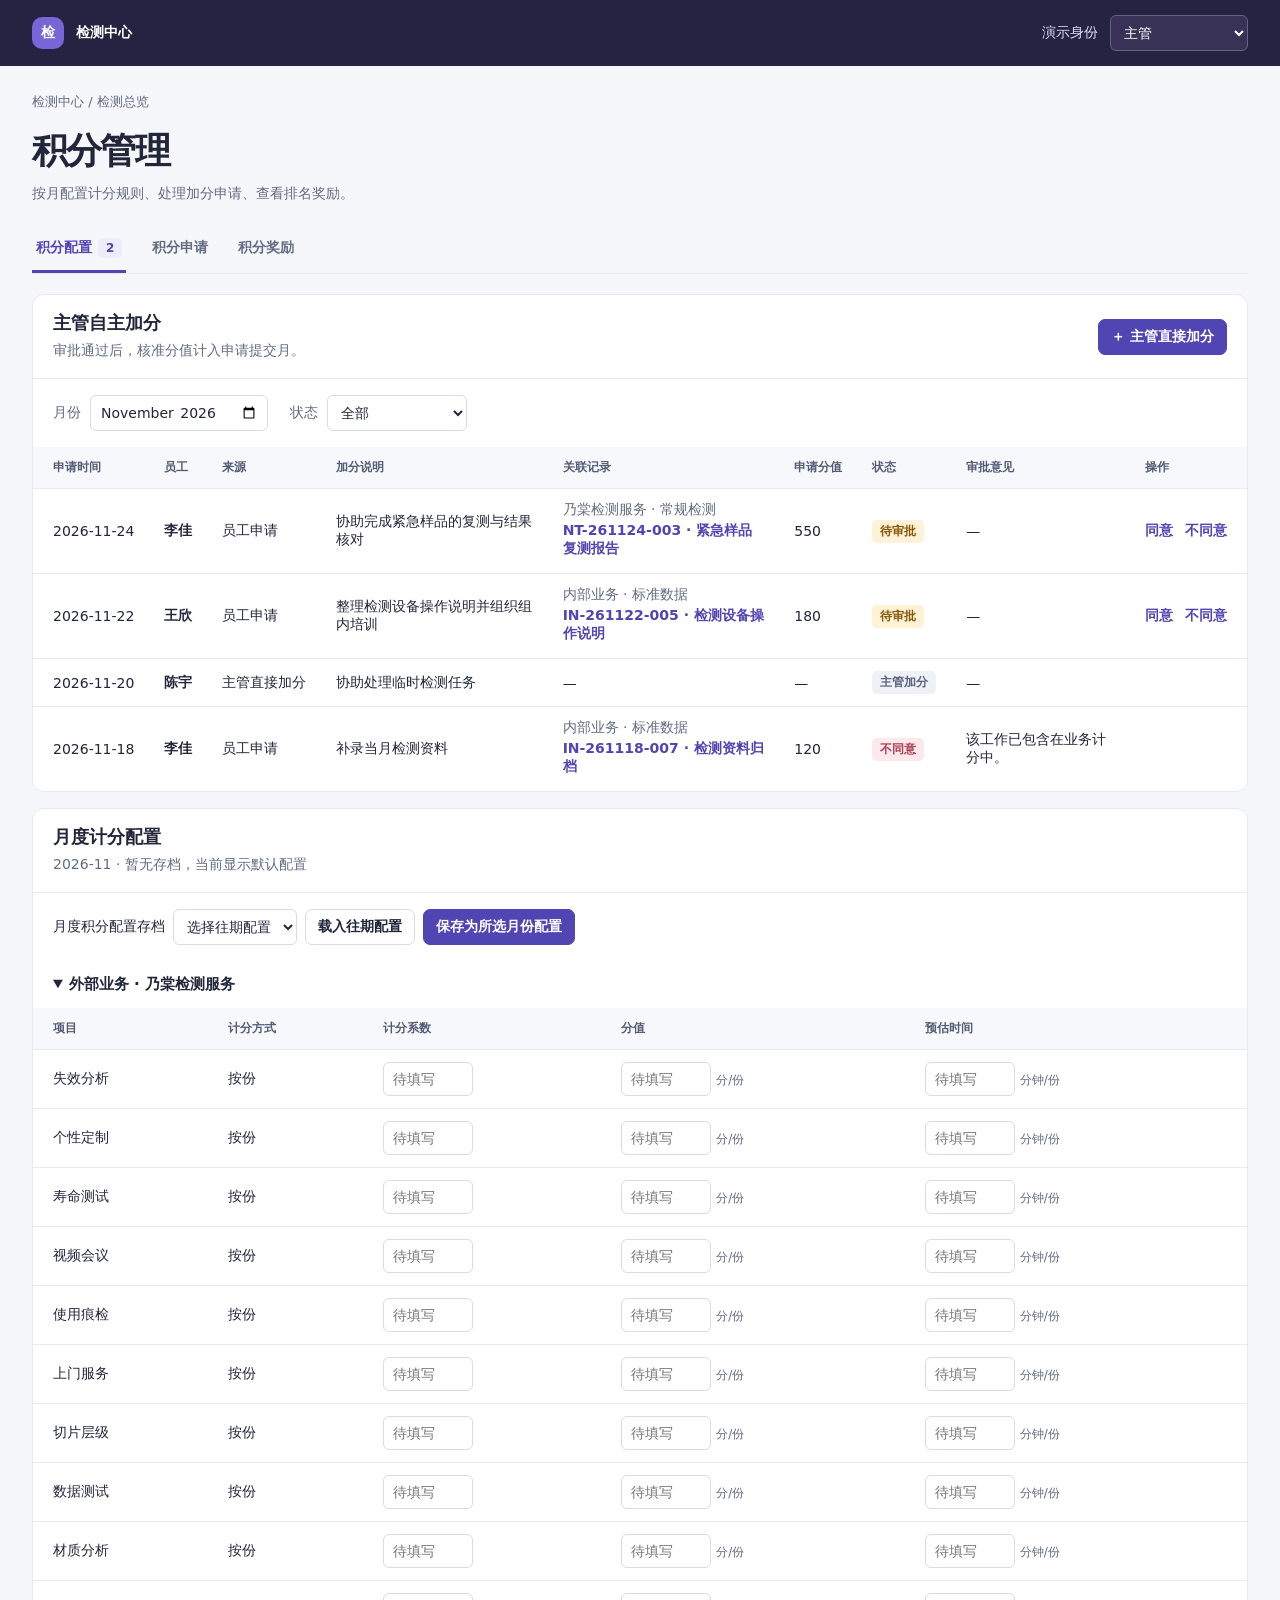
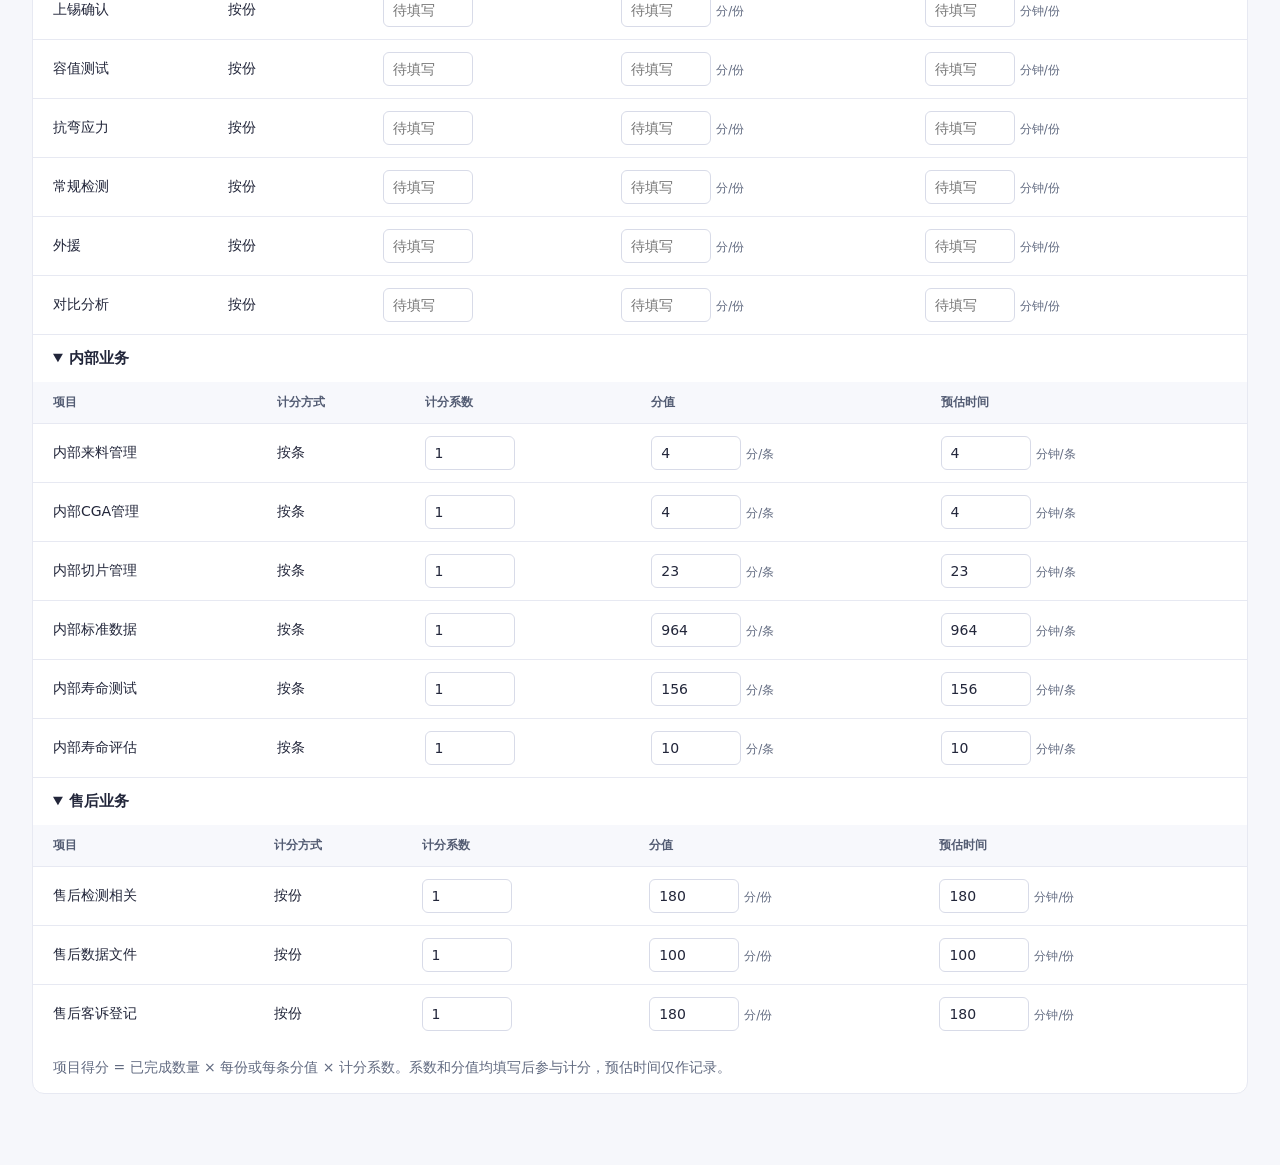
==== site/prototypes/points/index.html @ 976766ff "Set up prototype gallery and publishing" ====
<!doctype html>
<html lang="zh-CN">
<head>
<meta charset="utf-8">
<meta name="viewport" content="width=device-width, initial-scale=1">
<title>积分管理 · 检测总览</title>
<style>
:root{font-family:"Microsoft YaHei UI","PingFang SC",system-ui,sans-serif;color:#22263a;background:#f6f7fb;font-size:14px;--ink:#22263a;--muted:#626b81;--line:#e7e9f2;--purple:#5045b2;--pale:#eeecfc;--green:#15734e;--red:#aa3d51}
*{box-sizing:border-box}body{margin:0}button,input,select,textarea{font:inherit}button{cursor:pointer}button:focus-visible,input:focus-visible,select:focus-visible,textarea:focus-visible{outline:2px solid #7566d3;outline-offset:2px}
.top{background:#262342;color:#fff}.top-inner,.container{width:min(1216px,calc(100% - 48px));margin:auto}.top-inner{min-height:66px;display:flex;justify-content:space-between;align-items:center;gap:16px}.brand,.identity{display:flex;align-items:center;gap:12px}.brand-mark{display:grid;place-items:center;border-radius:10px;width:32px;height:32px;background:#7666d6;font-weight:700}.identity label{color:#dedaf4}.identity select{color:#fff;background:#383356;border:1px solid #686185}.identity option{color:var(--ink);background:white}
.container{padding:27px 0 55px}.crumb{font-size:13px;color:var(--muted)}.intro{display:flex;align-items:flex-end;justify-content:space-between;gap:16px;margin:16px 0 21px}.intro h1{font-size:36px;margin:0 0 6px;letter-spacing:-.05em}.intro p,.subtitle{color:var(--muted);margin:0;line-height:1.65}
.month{display:flex;align-items:center;gap:9px;color:var(--muted);white-space:nowrap}.tabs{display:flex;gap:22px;border-bottom:1px solid var(--line);margin-bottom:20px}.tab{background:none;border:0;border-bottom:3px solid transparent;padding:12px 4px;color:var(--muted);font-weight:600;white-space:nowrap}.tab[aria-selected=true]{border-color:var(--purple);color:var(--purple)}.pill,.tag{display:inline-block;padding:3px 8px;border-radius:5px;font-size:12px;font-weight:600;white-space:nowrap}.pill{margin-left:6px;background:var(--pale);color:var(--purple)}
.panel{background:white;border:1px solid var(--line);border-radius:12px;margin-bottom:16px;overflow:hidden}.section-head,.toolbar{display:flex;align-items:center;justify-content:space-between;gap:12px;flex-wrap:wrap;padding:16px 20px}.section-head h2{font-size:18px;margin:0 0 4px}.toolbar{border-top:1px solid var(--line);justify-content:flex-start}.controls{display:flex;gap:8px;align-items:center;flex-wrap:wrap}.request-filters{gap:16px 22px}.request-filters input,.request-filters select{min-width:140px}#header-month:empty{display:none}
.scroll{overflow-x:auto}table{width:100%;border-collapse:collapse;text-align:left}th,td{padding:12px 15px;border-bottom:1px solid var(--line);vertical-align:middle}th:first-child,td:first-child{padding-left:20px}th:last-child,td:last-child{padding-right:20px}th{font-size:12px;color:#535c73;background:#f7f8fc;white-space:nowrap}tbody tr:last-child td{border-bottom:0}tbody tr:hover{background:#fafaff}.numeric{font-variant-numeric:tabular-nums;white-space:nowrap}.strong{font-weight:700}.muted{color:var(--muted)}.nowrap{white-space:nowrap}.reason{min-width:125px;max-width:370px;overflow-wrap:anywhere}.empty{text-align:center;padding:30px;color:var(--muted)}
input,select,textarea{border:1px solid #d8dbe8;border-radius:6px;background:white;color:var(--ink);padding:8px 9px;min-width:0}.config-field{width:90px}.unit{font-size:12px;margin-left:5px;color:var(--muted)}.btn{border:1px solid #d8dbe8;background:white;color:var(--ink);padding:8px 12px;border-radius:7px;font-weight:600;white-space:nowrap}.primary{background:var(--purple);color:white;border-color:var(--purple)}.link{background:none;border:0;padding:3px 0;color:var(--purple);font-weight:600;white-space:nowrap}.link:hover{text-decoration:underline}.actions{display:flex;gap:12px;align-items:center}.tag.pending{background:#fff2d6;color:#885808}.tag.approved{background:#e4f6ed;color:var(--green)}.tag.rejected{background:#fbe9ec;color:var(--red)}.tag.direct,.tag.none{background:#eff1f7;color:#59647b}.points{color:var(--green)}.money{color:var(--purple)}
.rule-note{margin:0;padding:13px 20px;border-top:1px solid var(--line);background:#faf9ff;color:#514779;line-height:1.65}.footnote{margin:0;padding:13px 20px;color:var(--muted);line-height:1.7}
details summary{cursor:pointer}.config details summary{padding:14px 20px;font-size:15px;font-weight:600}.config details:not(:last-child){border-bottom:1px solid var(--line)}
dialog{border:1px solid var(--line);border-radius:13px;color:var(--ink);width:min(560px,calc(100% - 30px));padding:0;max-height:calc(100dvh - 30px);box-shadow:0 20px 70px #21194a30}dialog.wide{width:min(820px,calc(100% - 30px))}dialog::backdrop{background:#23213b70}.modal-head,.modal-foot{display:flex;justify-content:space-between;align-items:center;gap:12px;padding:15px 20px}.modal-head{border-bottom:1px solid var(--line)}.modal-head h2{font-size:19px;margin:0}.modal-body{padding:18px 20px}.modal-foot{justify-content:flex-end;border-top:1px solid var(--line)}.close{font-size:19px;line-height:1;background:none;border:0;color:var(--muted)}.field{display:grid;gap:6px;margin-bottom:13px}.field span{font-weight:600}.field textarea{resize:vertical;min-height:75px}.pair{display:grid;grid-template-columns:1fr 1fr;gap:12px}.facts{display:grid;grid-template-columns:max-content 1fr;gap:9px 15px;margin:0 0 16px}.facts dt{color:var(--muted)}.facts dd{margin:0;overflow-wrap:anywhere}.notification{position:fixed;right:20px;bottom:20px;background:#282443;color:white;padding:11px 16px;border-radius:8px;box-shadow:0 4px 18px #27234240;z-index:3}
@media(max-width:640px){.top-inner,.container{width:calc(100% - 24px)}.top-inner{flex-wrap:wrap;padding:9px 0;gap:8px}.identity{gap:7px}.container{padding-top:17px}.intro{align-items:flex-start;flex-direction:column;margin:12px 0}.intro h1{font-size:30px}.tabs{gap:15px}.section-head,.toolbar{padding:13px}.pair{grid-template-columns:1fr}}
.record-field{margin-bottom:15px}.record-field h3{font-size:14px;margin:0 0 8px}
.record-chips{display:flex;flex-wrap:wrap;gap:7px}.record-chip{background:#f4f7fb;border:1px solid #dce5f1;border-radius:6px;padding:6px 9px;color:#435471;text-align:left}
.record-chip strong{color:#215fa5;white-space:nowrap;margin-left:5px}.record-chip:hover,.record-chip.linked{background:var(--pale);border-color:#c9bff2;color:var(--purple)}
.record-summary{margin:9px 0 0;line-height:1.6}.record-error{color:var(--red);margin:6px 0 0}
.reason .link,.facts .link{white-space:normal;text-align:left}
.approval-note{min-width:7em;max-width:20em;white-space:pre-wrap;overflow-wrap:anywhere}
#record-picker{width:min(1080px,calc(100% - 30px))}#record-picker::backdrop{background:#23213b45}
#record-picker .modal-body{padding-top:12px}#record-picker .subtitle{margin-bottom:10px}
.picker-table{border:1px solid var(--line);border-radius:7px;max-height:55dvh}
.picker-table table{min-width:870px}.picker-table th,.picker-table td{padding:10px;white-space:nowrap}
.picker-table th{position:sticky;top:0;z-index:1}.picker-table td{border-right:1px solid var(--line)}
.picker-table th:last-child,.picker-table td:last-child{position:sticky;right:0;border-left:1px solid var(--line)}
.picker-table th:last-child{z-index:2}.picker-table td:last-child{background:white}.picker-table tr[data-record]{cursor:pointer}
.picker-table tr[data-record]:hover td,.picker-table tr[data-record]:focus-within td,.picker-table tr.linked td{background:#fff6dc}
.reward-note{margin-top:14px;padding:12px 14px;background:#f6f5fc;border:1px solid var(--line);border-radius:8px;font-size:12px}
.reward-note h3{margin:0 0 5px;font-size:inherit;color:var(--ink)}
</style>
</head>
<body>
<header class="top"><div class="top-inner">
  <div class="brand"><span class="brand-mark" aria-hidden="true">检</span><strong>检测中心</strong></div>
  <div class="identity"><label for="role">演示身份</label><select id="role"></select></div>
</div></header>
<main class="container">
  <div class="crumb">检测中心 / 检测总览</div>
  <div class="intro"><div><h1>积分管理</h1><p>按月配置计分规则、处理加分申请、查看排名奖励。</p></div>
    <div id="header-month"></div>
  </div>
  <nav id="tabs" class="tabs" role="tablist" aria-label="积分管理"></nav>
  <div id="content" role="tabpanel"></div>
</main>
<dialog id="modal"><form id="dialog-form"></form></dialog>
<dialog id="record-picker" aria-labelledby="picker-title">
  <form method="dialog">
    <div class="modal-head"><h2 id="picker-title"></h2><button class="close" aria-label="关闭记录选择">×</button></div>
    <div id="picker-body" class="modal-body"></div>
    <div class="modal-foot"><button id="picker-return" class="btn">返回申请</button></div>
  </form>
</dialog>
<div id="notice" class="notification" role="status" hidden></div>
<script>
const people = [
  {id:'p1',name:'张晨'},
  {id:'p2',name:'李佳'},
  {id:'p3',name:'王欣'},
  {id:'p4',name:'陈宇'},
  {id:'p5',name:'赵琳'},
  {id:'p6',name:'周敏'}
];
const catalog = [
  {title:'外部业务 · 乃棠检测服务',unit:'份',rows:'失效分析、个性定制、寿命测试、视频会议、使用痕检、上门服务、切片层级、数据测试、材质分析、上锡确认、容值测试、抗弯应力、常规检测、外援、对比分析'.split('、').map(name=>[name,'','',''])},
  {title:'内部业务',unit:'条',rows:[['内部来料管理',1,4,4],['内部CGA管理',1,4,4],['内部切片管理',1,23,23],['内部标准数据',1,964,964],['内部寿命测试',1,156,156],['内部寿命评估',1,10,10]]},
  {title:'售后业务',unit:'份',rows:[['售后检测相关',1,180,180],['售后数据文件',1,100,100],['售后客诉登记',1,180,180]]}
];
const monthNow = '2026-11', demoToday = '2026-11-25';
const projectScoreHistory = {
  [monthNow]:{
    p1:[['乃棠检测 · 个性定制',6800],['内部来料管理',3200]],
    p2:[['乃棠检测 · 常规检测',4200],['乃棠检测 · 寿命测试',2100],['内部标准数据',1200]],
    p3:[['内部标准数据',4800],['售后客诉登记',2400]],
    p4:[['乃棠检测 · 失效分析',5000],['内部寿命测试',1200]],
    p5:[['内部切片管理',4900],['售后检测相关',1200]],
    p6:[['售后检测相关',4500],['售后数据文件',1500]]
  },
  '2026-10':{
    p1:[['乃棠检测 · 个性定制',6700],['内部来料管理',3100]],
    p2:[['乃棠检测 · 常规检测',5700],['内部标准数据',2500]],
    p3:[['内部标准数据',4900],['售后客诉登记',2400]],
    p4:[['乃棠检测 · 失效分析',5100],['内部寿命测试',1100]],
    p5:[['内部切片管理',4700],['售后检测相关',1200]],
    p6:[['售后检测相关',4200],['售后数据文件',1400]]
  },
  '2026-07':{
    p1:[['乃棠检测 · 个性定制',6900],['内部来料管理',3400]],
    p2:[['乃棠检测 · 常规检测',5400],['内部标准数据',2700]],
    p3:[['内部标准数据',4600],['售后客诉登记',2600]],
    p4:[['乃棠检测 · 失效分析',5500],['内部寿命测试',1300]],
    p5:[['内部切片管理',4500],['售后检测相关',1300]],
    p6:[['售后检测相关',4200],['售后数据文件',1350]]
  }
};
const statuses = {pending:'待审批',approved:'已同意',rejected:'不同意',direct:'主管加分'};
const businessRecords = [
  {person:'p1',module:'乃棠检测服务',project:'个性定制',id:'NT-261030-006',title:'专项检测报告',completed:'2026-10-30'},
  {person:'p1',module:'内部业务',project:'来料管理',id:'IN-261120-012',title:'来料批次确认',completed:'2026-11-20'},
  {person:'p2',module:'乃棠检测服务',project:'常规检测',id:'NT-261124-003',title:'紧急样品复测报告',order:'82',customer:'恒嘉电子（示例）',samples:2,model:'0603 22µF 6.3V',completed:'2026-11-24'},
  {person:'p2',module:'乃棠检测服务',project:'常规检测',id:'NT-261120-011',title:'片式电阻来样检测报告',order:'75',customer:'远珩科技（示例）',samples:4,model:'0402 10kΩ',completed:'2026-11-20'},
  {person:'p2',module:'乃棠检测服务',project:'寿命测试',id:'NT-261121-008',title:'电容寿命测试报告',order:'78',customer:'恒嘉电子（示例）',samples:5,model:'0805 10µF 25V',completed:'2026-11-21'},
  {person:'p2',module:'内部业务',project:'标准数据',id:'IN-261118-007',title:'检测资料归档',completed:'2026-11-18'},
  {person:'p2',module:'乃棠检测服务',project:'常规检测',id:'NT-261125-009',title:'焊点截面分析'},
  {person:'p3',module:'内部业务',project:'标准数据',id:'IN-261122-005',title:'检测设备操作说明',completed:'2026-11-22'},
  {person:'p3',module:'售后业务',project:'售后客诉登记',id:'AS-261118-002',title:'客诉样品复核',samples:1,completed:'2026-11-18'},
  {person:'p4',module:'乃棠检测服务',project:'失效分析',id:'NT-261120-002',title:'临时检测任务报告',completed:'2026-11-20'},
  {person:'p4',module:'乃棠检测服务',project:'失效分析',id:'NT-260722-004',title:'连接器失效复核报告',completed:'2026-07-22'},
  {person:'p2',module:'内部业务',project:'标准数据',id:'IN-260727-002',title:'检测标准核对记录',completed:'2026-07-27'},
  {person:'p5',module:'内部业务',project:'切片管理',id:'IN-261119-001',title:'内部切片记录',completed:'2026-11-19'},
  {person:'p6',module:'售后业务',project:'售后检测相关',id:'AS-261115-004',title:'售后检测结果登记',completed:'2026-11-15'}
];
const rewardTiers = [
  {name:'一档',amount:800},
  {name:'二档',amount:500,percent:80},
  {name:'三档',amount:300,percent:70},
  {name:'四档',amount:100,percent:60}
];
const rewardStart = 10000;
const configRows = catalog.flatMap(group=>group.rows);
const defaultConfig = configRows.map(([, ...values])=>values);
const historyExample = {
  requests:[
    {id:'A-HIST-01',person:'p4',recordId:'NT-260722-004',asked:220,points:200,reason:'补做连接器失效复核并整理对照结果',submitted:'2026-07-23',status:'approved',reviewed:'2026-07-24',reviewer:'主管'},
    {id:'A-HIST-02',person:'p2',recordId:'IN-260727-002',asked:160,reason:'核对检测标准版本并补齐记录',submitted:'2026-07-28',status:'rejected',reviewed:'2026-07-29',reviewer:'主管',note:'已按业务项目计分。'}
  ],
  direct:[{id:'D-HIST-01',person:'p4',recordId:'NT-260722-004',points:80,reason:'协助复核历史样品记录',date:'2026-07-30'}],
  configs:{'2026-07':configRows.map(([name,...values])=>name==='内部来料管理'?[1,3,4]:values)}
};
const baseline = {
  requests:[
    {id:'A-001',person:'p2',recordId:'NT-261124-003',asked:550,reason:'协助完成紧急样品的复测与结果核对',submitted:'2026-11-24',status:'pending'},
    {id:'A-002',person:'p3',recordId:'IN-261122-005',asked:180,reason:'整理检测设备操作说明并组织组内培训',submitted:'2026-11-22',status:'pending'},
    {id:'A-003',person:'p2',recordId:'IN-261118-007',asked:120,reason:'补录当月检测资料',submitted:'2026-11-18',status:'rejected',note:'该工作已包含在业务计分中。',reviewed:'2026-11-19',reviewer:'主管'},
    {id:'A-004',person:'p1',recordId:'NT-261030-006',asked:240,reason:'协助整理上一期专项检测报告',submitted:'2026-10-30',status:'pending'},
    ...historyExample.requests
  ],
  direct:[{id:'D-001',person:'p4',points:100,reason:'协助处理临时检测任务',date:'2026-11-20'},...historyExample.direct],
  configs:{'2026-10':defaultConfig,...historyExample.configs}
};
const storageKey = 'lab-score-prototype-v1';
let data = structuredClone(baseline);
try {
  const saved=localStorage.getItem(storageKey);
  if(saved) {
    data=JSON.parse(saved);
    for(const request of data.requests) {
      const example=baseline.requests.find(row=>row.id===request.id&&row.person===request.person);
      if(example) request.recordId??=example.recordId;
    }
    for(const key of ['requests','direct']) {
      data[key].push(...historyExample[key].filter(example=>!data[key].some(row=>row.id===example.id)));
    }
    data.configs={...historyExample.configs,...data.configs};
  }
} catch {}
let role='supervisor', tab='config', month=monthNow, queueFilter='all', myFilter='all';
let drafts={};
const $ = id=>document.getElementById(id);
const staff = ()=>role!=='supervisor';
const personName = id=>people.find(item=>item.id===id)?.name ?? id;
const num = val=>new Intl.NumberFormat('zh-CN',{maximumFractionDigits:2}).format(val);
const e = val=>String(val??'').replace(/[&<>"']/g,ch=>({'&':'&amp;','<':'&lt;','>':'&gt;','"':'&quot;',"'":'&#39;'}[ch]));
const monthOf = date=>date.slice(0,7);
const save = ()=>{try {localStorage.setItem(storageKey,JSON.stringify(data));} catch {}};
const rowsIn = (rows,dateKey)=>rows.filter(row=>monthOf(row[dateKey])===month);
const idFor = prefix=>prefix+'-'+Date.now()+'-'+Math.random().toString(36).slice(2,6);
const validPoints = value=>Number.isSafeInteger(value)&&value>0;
const completedRecords = person=>businessRecords.filter(record=>record.person===person&&record.completed);
const recordFor = request=>completedRecords(request.person).find(record=>record.id===request.recordId);
const recordLabel = record=>`${record.id} · ${record.title}`;
const projectLabel = record=>`${record.module} · ${record.project}`;
const recordLink = record=>action(e(recordLabel(record)),'linked-record',record.id,'aria-haspopup="dialog" aria-controls="record-picker"');
const option = (value,label)=>`<option value="${e(value)}">${e(label)}</option>`;
const monthField = label=>`<label class="month">${label} <input id="month" type="month" value="${e(month)}" required></label>`;
const badge = status=>`<span class="tag ${status}">${statuses[status]}</span>`;
const action = (label,type,id='',extra='')=>`<button type="button" class="link" data-action="${type}" data-id="${e(id)}" ${extra}>${label}</button>`;
const button = (label,type)=>`<button type="button" class="btn primary" data-action="${type}">${label}</button>`;
const tbl = (cols,rows,empty='所选月份暂无记录')=>`<div class="scroll"><table><thead><tr>${cols.map(x=>`<th scope="col">${x}</th>`).join('')}</tr></thead><tbody>${rows.join('')||`<tr><td colspan="${cols.length}" class="empty">${empty}</td></tr>`}</tbody></table></div>`;
const heading = (title,sub='',right='')=>`<div class="section-head"><div><h2>${title}</h2>${sub&&`<p class="subtitle">${sub}</p>`}</div>${right}</div>`;
const filterBar = (id,choices)=>`<div class="toolbar controls request-filters">
  ${monthField('月份')}
  <label class="month">状态 <select id="${id}">${choices.map(([value,label])=>option(value,label)).join('')}</select></label>
</div>`;
const requestFilters = [['all','全部'],['pending','待审批'],['approved','已同意'],['rejected','不同意']];
const bonusEntries = id=>[
  ...rowsIn(data.requests,'submitted').filter(x=>x.person===id&&x.status==='approved').map(x=>({date:x.submitted,points:x.points})),
  ...rowsIn(data.direct,'date').filter(x=>x.person===id)
].sort((a,b)=>b.date.localeCompare(a.date));
function tierFor(total,leader,place) {
  if(leader<rewardStart||place>4||total<=6000) return null;
  if(place===1) return rewardTiers[0];
  return rewardTiers.slice(1).find(tier=>total*100>=leader*tier.percent)??null;
}
function ranking() {
  const businessScores=projectScoreHistory[month];
  if(!businessScores&&!rowsIn(data.requests,'submitted').some(x=>x.status==='approved')&&!rowsIn(data.direct,'date').length) return [];
  const result=people.map((person,index)=>{
    const projects=businessScores?.[person.id]??[];
    const business=projects.reduce((sum,[,points])=>sum+points,0);
    const additions=bonusEntries(person.id);
    const bonus=additions.reduce((sum,entry)=>sum+entry.points,0);
    return {...person,index,business,projects,additions,total:business+bonus};
  });
  result.sort((a,b)=>b.total-a.total||b.business-a.business||a.index-b.index);
  return result.map((row,index)=>({...row,place:index+1,tier:tierFor(row.total,result[0].total,index+1)}));
}
function linkedModule(row) {
  const record=recordFor(row);
  return record?`<div class="muted">${e(projectLabel(record))}</div>${recordLink(record)}`:'';
}
function configView() {
  const applications=rowsIn(data.requests,'submitted');
  const pending=applications.filter(x=>x.status==='pending').length;
  const records=[
    ...applications.map(x=>({...x,source:'员工申请',date:x.submitted})),
    ...rowsIn(data.direct,'date').map(x=>({...x,source:'主管直接加分',status:'direct'}))
  ].filter(x=>queueFilter==='all'||x.status===queueFilter);
  records.sort((a,b)=>Number(b.status==='pending')-Number(a.status==='pending')||b.date.localeCompare(a.date));
  const items=records.map(row=>`<tr><td class="nowrap">${row.date}</td><td class="strong nowrap">${personName(row.person)}</td><td class="nowrap">${row.source}</td>
    <td class="reason">${e(row.reason)}</td><td class="reason">${linkedModule(row)||'—'}</td><td class="numeric">${row.asked??'—'}</td>
    <td>${badge(row.status)}</td><td class="approval-note">${e(row.note||'—')}</td><td>${row.status==='pending'?
    `<div class="actions">${action('同意','approve',row.id)+action('不同意','reject',row.id)}</div>`:''}</td></tr>`);
  const savedMonths=Object.keys(data.configs).filter(x=>x<month).sort().reverse();
  const values=drafts[month]??data.configs[month]??defaultConfig;
  const configStatus=drafts[month]?'有未保存的修改':data.configs[month]?'已存档':'暂无存档，当前显示默认配置';
  let index=0;
  const groups=catalog.map(group=>{
    const configRows=group.rows.map(([name])=>{
      const rowIndex=index++;
      const fields=['计分系数','分值','预估时间'].map((label,key)=>`<td><input type="number" class="config-field" min="0" step="any" aria-label="${name} ${label}" data-row="${rowIndex}" data-col="${key}" value="${e(values[rowIndex]?.[key])}" placeholder="待填写">${key===1?`<span class="unit">分/${group.unit}</span>`:key===2?`<span class="unit">分钟/${group.unit}</span>`:''}</td>`);
      return `<tr><td class="nowrap">${name}</td><td class="nowrap">按${group.unit}</td>${fields.join('')}</tr>`;
    });
    return `<details open><summary>${group.title}</summary>${tbl(['项目','计分方式','计分系数','分值','预估时间'],configRows)}</details>`;
  });
  const statusOptions=[['all','全部'],['pending',`待审批（${pending}）`],...requestFilters.slice(2),['direct',statuses.direct]];
  return `<section class="panel">${heading('主管自主加分','审批通过后，核准分值计入申请提交月。',button('＋ 主管直接加分','direct'))}
    ${filterBar('queue-status',statusOptions)}
    ${tbl(['申请时间','员工','来源','加分说明','关联记录','申请分值','状态','审批意见','操作'],items)}</section>
    <section class="panel config">${heading('月度计分配置',`${e(month)} · ${configStatus}`)}
    <form id="config-form"><div class="toolbar controls"><label for="archived">月度积分配置存档</label>
    <select id="archived">${option('','选择往期配置')}${savedMonths.map(x=>option(x,x)).join('')}</select>
    <button type="button" class="btn" data-action="load-config">载入往期配置</button><button class="btn primary" type="submit">保存为所选月份配置</button></div>
    ${groups.join('')}</form><p class="footnote">项目得分 = 已完成数量 × 每份或每条分值 × 计分系数。系数和分值均填写后参与计分，预估时间仅作记录。</p></section>`;
}
function applyView() {
  if(!staff()) return `<section class="panel">${heading('积分申请','选择页面右上角的检测人员演示身份，体验提交申请和查看本人的记录。')}</section>`;
  const own=rowsIn(data.requests,'submitted').filter(x=>x.person===role&&(myFilter==='all'||x.status===myFilter)).sort((a,b)=>b.submitted.localeCompare(a.submitted));
  return `<section class="panel">${heading('我的积分申请',`${personName(role)}的申请记录按提交月份查询。`,button('＋ 新建申请','apply'))}
    ${month!==monthNow?`<p class="rule-note">新申请提交后会显示在 ${monthNow} 的记录中。</p>`:''}
    ${filterBar('my-status',requestFilters)}
    ${tbl(['申请时间','加分说明','关联记录','申请分值','入账分值','审批状态','审批意见'],own.map(x=>`<tr><td class="nowrap">${x.submitted}</td><td class="reason">${e(x.reason)}</td><td class="reason">${linkedModule(x)||'—'}</td><td class="numeric">${x.asked}</td><td class="numeric points">${x.points?num(x.points):'—'}</td><td>${badge(x.status)}</td><td class="approval-note">${e(x.note||'—')}</td></tr>`),'所选月份暂无符合条件的个人申请')}</section>`;
}
function rewardView() {
  const rank=ranking(), leader=rank[0]?.total??0;
  const active=leader>=rewardStart;
  const reason = row=>row.place>4?'未入围':row.total<=6000?'积分不足':!active?'未启动':'未达标';
  return `<section class="panel">${heading('月度人员积分排行','同分时先比较业务积分，仍相同则按固定人员顺序。',`<button type="button" class="btn" data-action="rules">奖励规则</button>`)}
    ${tbl(['排名','检测人员','总积分','奖励档位','核算奖金','操作'],rank.map(row=>`<tr>
    <td class="numeric strong">${row.place}</td><td class="strong nowrap">${row.name}${role===row.id?' <span class="muted">（我）</span>':''}</td>
    <td class="numeric strong">${num(row.total)}</td><td class="nowrap">${row.tier?.name??'—'}</td>
    <td>${row.tier?`<span class="strong money nowrap">¥${num(row.tier.amount)}</span>`:`<span class="tag none">${reason(row)}</span>`}</td>
    <td>${action('积分明细','score-detail',row.id)}</td></tr>`),'所选月份暂无积分数据')}
    <p class="rule-note">${active?`当月档位门槛 · ${rewardTiers.slice(1).map(tier=>`${tier.name} ≥ ${num(leader*tier.percent/100)} 分`).join(' · ')}`:'当月第一名积分达到 10,000 分才启动排名奖励。'}</p></section>`;
}
function render(focusTab=false) {
  $('role').value=role;
  $('header-month').innerHTML=tab==='reward'?monthField('查询月份'):'';
  const pending=rowsIn(data.requests,'submitted').filter(x=>x.status==='pending').length;
  const tabs=[...(!staff()?[['config','积分配置']]:[]),['apply','积分申请'],['reward','积分奖励']];
  $('tabs').innerHTML=tabs.map(([key,label])=>`<button id="tab-${key}" role="tab" aria-controls="content" aria-selected="${tab===key}" tabindex="${tab===key?0:-1}" class="tab" data-action="tab" data-id="${key}">${label}${key==='config'&&pending?`<span class="pill" title="待审批">${pending}</span>`:''}</button>`).join('');
  $('content').setAttribute('aria-labelledby','tab-'+tab);
  $('content').innerHTML=tab==='config'?configView():tab==='apply'?applyView():rewardView();
  if(tab==='config') $('queue-status').value=queueFilter;
  if(tab==='apply'&&staff()) $('my-status').value=myFilter;
  if(focusTab) $('tab-'+tab).focus();
}
let noticeTimer;
function notify(message) {
  const notice=$('notice');
  clearTimeout(noticeTimer);
  notice.textContent=message;
  notice.hidden=false;
  noticeTimer=setTimeout(()=>notice.hidden=true,3500);
}
function openDialog(title,body,submit='',handler=null,wide=false) {
  const box=$('modal'),form=$('dialog-form');
  box.classList.toggle('wide',wide);
  box.setAttribute('aria-labelledby','dialog-title');
  form.innerHTML=`<div class="modal-head"><h2 id="dialog-title">${title}</h2><button type="button" class="close" aria-label="关闭" data-action="close">×</button></div>
    <div class="modal-body">${body}</div><div class="modal-foot"><button type="button" class="btn" data-action="close">${submit?'取消':'关闭'}</button>
    ${submit?`<button class="btn primary" type="submit">${submit}</button>`:''}</div>`;
  form.onsubmit=event=>{
    event.preventDefault();
    if(!handler||handler(new FormData(form))===false) return;
    box.close();
    save();
    render();
  };
  box.showModal();
}
const field=(label,control)=>`<label class="field"><span>${label}</span>${control}</label>`;
const pointsField=(label,value='')=>field(label,`<input name="points" type="number" min="1" max="${Number.MAX_SAFE_INTEGER}" step="1" required value="${value}">`);
const noteField=(label,required=false)=>field(label,`<textarea name="note" maxlength="300" ${required?'required':''}></textarea>`);
const facts=entries=>`<dl class="facts">${entries.map(([label,value])=>`<dt>${label}</dt><dd>${value}</dd>`).join('')}</dl>`;
function associationFacts(row) {
  const record=recordFor(row);
  return [['关联模块',record?e(projectLabel(record)):'—'],['关联记录',record?recordLink(record):'—']];
}
function requestFacts(row) {
  return facts([['申请人',personName(row.person)],['提交日期',row.submitted],['积分归属月',monthOf(row.submitted)],
    ...associationFacts(row),
    ['申请分值',num(row.asked)],['申请说明',e(row.reason)],['审批状态',badge(row.status)],
    ...(row.reviewed?[['审批日期',row.reviewed],['审批人',e(row.reviewer)],['核准入账分值',row.points?num(row.points):'—'],['审批意见',e(row.note||'—')]]:[])]);
}
function validateNote(form,required) {
  const input=$('dialog-form').elements.note;
  const raw=form.get('note')??'';
  if(required&&!raw.trim()) {
    input.setCustomValidity('请填写说明');
    input.reportValidity();
    input.addEventListener('input',()=>input.setCustomValidity(''),{once:true});
    return null;
  }
  return raw.trim();
}
function pickBusinessRecord(records,selectedId,onSelect,returnLabel='返回申请') {
  const picker=$('record-picker'),body=$('picker-body');
  $('picker-title').textContent=projectLabel(records[0]);
  $('picker-return').textContent=onSelect?returnLabel:'关闭';
  const rows=records.map(record=>{
    const selected=record.id===selectedId;
    const columns=[record.order,record.customer,record.title,record.id,personName(record.person),record.samples,record.model,record.completed];
    return `<tr ${onSelect?`data-record="${e(record.id)}"`:''} class="${selected?'linked':''}">${columns.map(value=>`<td>${e(value??'—')}</td>`).join('')}
      ${onSelect?`<td><button type="button" class="link" aria-label="${e((selected?'当前关联：':'关联记录：')+recordLabel(record))}">${selected?'已关联':'选择'}</button></td>`:''}</tr>`;
  });
  const headers=['订单编码','客户名称','报告 / 记录名称','报告 / 记录编号','负责人','样品数量','型号','完成日期'];
  body.innerHTML=(onSelect?'<p class="subtitle">选择一条该人员已完成的业务记录。</p>':'')+
    tbl(onSelect?[...headers,'操作']:headers,rows);
  const scroll=body.querySelector('.scroll');
  scroll.classList.add('picker-table');
  scroll.tabIndex=0;
  scroll.setAttribute('aria-label','已完成业务记录');
  body.onclick=onSelect?event=>{
    const row=event.target.closest('[data-record]');
    if(!row) return;
    const record=records.find(item=>item.id===row.dataset.record);
    onSelect(record);
    picker.close();
  }:null;
  picker.showModal();
}
function setupAssociation(person,required) {
  const groups=new Map();
  for(const record of completedRecords(person)) {
    const label=projectLabel(record);
    if(!groups.has(label)) groups.set(label,[]);
    groups.get(label).push(record);
  }
  const chips=[...groups].map(([label,records])=>{
    const unit=records[0].module==='内部业务'?'条':'份';
    return `<button type="button" class="record-chip" aria-haspopup="dialog" aria-controls="record-picker" data-project="${e(label)}">${e(label)}<strong>${records.length} ${unit}</strong></button>`;
  }).join('');
  let selectedId;
  const section=$('association-field');
  const hint=chips?'点击业务标签选择一条记录。':person?'暂无可关联的已完成业务。':'请先选择检测人员。';
  section.innerHTML=`<h3 id="association-title">关联业务${required?'':'（选填）'}</h3><div class="record-chips">${chips}</div>
    <p class="record-summary muted" id="record-summary" aria-live="polite">${hint}</p>
    <button type="button" class="link" id="clear-association" hidden>取消关联</button>
    <p class="record-error" id="record-error" role="alert" hidden>请选择一条已完成的业务记录。</p>`;
  const clear=$('clear-association');
  const summary=$('record-summary');
  clear.addEventListener('click',()=>{
    selectedId=undefined;
    section.querySelector('.record-chip.linked')?.classList.remove('linked');
    summary.textContent=hint;
    clear.hidden=true;
  });
  section.querySelectorAll('.record-chip').forEach(chip=>chip.addEventListener('click',()=>{
    pickBusinessRecord(groups.get(chip.dataset.project),selectedId,record=>{
      selectedId=record.id;
      section.querySelector('.record-chip.linked')?.classList.remove('linked');
      chip.classList.add('linked');
      summary.textContent=`已关联 ${projectLabel(record)} · ${recordLabel(record)}`;
      clear.hidden=required;
      $('record-error').hidden=true;
    },required?'返回申请':'返回加分');
  }));
  return ()=>selectedId;
}
const associationField='<section id="association-field" class="record-field" aria-labelledby="association-title"></section>';
function newApplication() {
  if(!staff()) return;
  openDialog('新建积分申请',facts([['申请人',personName(role)],['提交日期',demoToday],['积分归属月',monthNow]])+
    associationField+
    pointsField('分值')+
    field('申请说明','<textarea name="note" maxlength="300" required placeholder="说明这条记录中申请加分的具体原因"></textarea>'),'提交申请',form=>{
      const reason=validateNote(form,true),asked=Number(form.get('points'));
      if(reason===null||!validPoints(asked)||!staff()) return false;
      const record=recordFor({person:role,recordId:getRecordId()});
      if(!record) {
        $('record-error').hidden=false;
        $('dialog-form').querySelector('.record-chip')?.focus();
        return false;
      }
      data.requests.unshift({id:idFor('A'),person:role,recordId:record.id,asked,reason,submitted:demoToday,status:'pending'});
      month=monthNow;myFilter='all';
      notify('申请已提交，等待主管审批');
    });
  const getRecordId=setupAssociation(role,true);
  if(!$('association-field').querySelector('.record-chip')) $('dialog-form').querySelector('[type="submit"]').disabled=true;
}
function review(id,approve) {
  const row=data.requests.find(x=>x.id===id);
  if(staff()||row?.status!=='pending') return;
  openDialog(approve?'同意积分申请':'不同意积分申请',requestFacts(row)+
    (approve?pointsField('积分',row.asked):'')+noteField(approve?'审批意见（选填）':'不同意原因',!approve),
    approve?'同意':'确认不同意',form=>{
      const note=validateNote(form,!approve),points=Number(form.get('points'));
      if(staff()||row.status!=='pending'||note===null||(approve&&!validPoints(points))) return false;
      Object.assign(row,{status:approve?'approved':'rejected',points:approve?points:0,note,reviewer:'主管',reviewed:demoToday});
      notify(approve?`已将 ${num(points)} 分计入 ${monthOf(row.submitted)}`:'审批结果已更新');
    });
}
function direct() {
  if(staff()) return;
  openDialog('主管直接加分',field('检测人员',`<select name="person" required>${option('','请选择')}${people.map(x=>option(x.id,x.name)).join('')}</select>`)+
    associationField+
    `<div class="pair">${pointsField('加分值（分）')}${field('加分时间',`<input name="date" type="date" required value="${month===monthNow?demoToday:month+'-01'}">`)}</div>`+
    noteField('加分说明',true),'确认加分',form=>{
      const reason=validateNote(form,true),points=Number(form.get('points')),date=form.get('date');
      const person=form.get('person'),recordId=getRecordId();
      if(staff()||reason===null||!validPoints(points)||!date||!people.some(item=>item.id===person)) return false;
      if(recordId&&!recordFor({person,recordId})) return false;
      data.direct.unshift({id:idFor('D'),person,recordId,points,reason,date});
      month=monthOf(date);queueFilter='all';
      notify(`已将 ${num(points)} 分计入 ${month}`);
    });
  let getRecordId=setupAssociation('',false);
  const person=$('dialog-form').elements.person;
  person.addEventListener('change',()=>{getRecordId=setupAssociation(person.value,false);});
}
function detailsFor(id) {
  const row=ranking().find(x=>x.id===id);
  if(!row) return;
  const entries=[
    ...row.projects.map(([project,points])=>({project,date:month,points})),
    ...row.additions.map(({date,points})=>({project:'主管自主加分',date,points}))
  ];
  openDialog(row.name+' · 积分明细',
    tbl(['项目','日期','积分'],entries.map(x=>`<tr><td class="reason">${e(x.project)}</td><td class="nowrap">${x.date}</td><td class="numeric">${num(x.points)}</td></tr>`),'所选月份暂无积分明细'),'',null,true);
}
function rules() {
  const rows=rewardTiers.map((tier,index)=>{
    const upper=rewardTiers[index-1]?.percent;
    const threshold=index===0?`≥${rewardStart}`:`≥ ${tier.percent}%${upper?` 且 &lt; ${upper}%`:''}`;
    return `<tr><td>${tier.name}</td><td>${index===0?'第一名':'第 2–4 名'}</td><td>${threshold}</td><td>¥${tier.amount}</td></tr>`;
  });
  openDialog('月度排名奖励',tbl(['档位','适用人员','积分门槛','奖金'],rows)+
    '<section class="reward-note" aria-labelledby="reward-note-title"><h3 id="reward-note-title">提示</h3>'+
    '<p class="subtitle">当月第一名达到 10,000 分时启动奖励。仅核算前四名，且获奖者的积分须大于 6,000 分。第 2–4 名分别按占第一名积分的比例匹配档位，同一档可多人获得。</p></section>');
}
function configValues() {
  const values=[];
  $('config-form').querySelectorAll('[data-row]').forEach(input=>{
    const row=Number(input.dataset.row);
    (values[row]??=[])[Number(input.dataset.col)]=input.value;
  });
  return values;
}
$('role').innerHTML=option('supervisor','主管')+people.map(x=>option(x.id,'检测人员 · '+x.name)).join('');
$('role').addEventListener('change',event=>{
  role=event.target.value;
  if(tab==='config'&&staff()) tab='apply';
  myFilter='all';
  render();
});
document.addEventListener('change',event=>{
  const {id,value}=event.target;
  if(id==='month') {
    if(value) month=value;
  } else if(id==='queue-status') {
    queueFilter=value;
  } else if(id==='my-status') {
    myFilter=value;
  } else {
    return;
  }
  render();
  $(id).focus({preventScroll:true});
});
$('content').addEventListener('input',event=>{
  if(event.target.matches('[data-row]')) drafts[month]=configValues();
});
$('content').addEventListener('submit',event=>{
  if(event.target.id!=='config-form'||staff()) return;
  event.preventDefault();
  data.configs[month]=configValues();
  delete drafts[month];
  save();render();
  notify(`已保存 ${month} 的积分配置`);
});
$('tabs').addEventListener('keydown',event=>{
  const tabs=[...$('tabs').querySelectorAll('[role=tab]')], index=tabs.indexOf(event.target);
  if(index<0||!['ArrowLeft','ArrowRight','Home','End'].includes(event.key)) return;
  event.preventDefault();
  const next=event.key==='Home'?0:event.key==='End'?tabs.length-1:(index+(event.key==='ArrowRight'?1:tabs.length-1))%tabs.length;
  tab=tabs[next].dataset.id;render(true);
});
document.addEventListener('click',event=>{
  const target=event.target.closest('[data-action]');
  if(!target) return;
  const {action:type,id}=target.dataset;
  switch(type) {
    case 'tab': tab=id;render(true);break;
    case 'apply':newApplication();break;
    case 'direct':direct();break;
    case 'approve':review(id,true);break;
    case 'reject':review(id,false);break;
    case 'close':$('modal').close();break;
    case 'rules':rules();break;
    case 'score-detail':detailsFor(id);break;
    case 'linked-record':{
      const row=[...data.requests,...data.direct].find(x=>x.recordId===id&&(!staff()||x.person===role));
      const record=row&&recordFor(row);
      if(record) pickBusinessRecord([record]);
      break;
    }
    case 'load-config':{
      const archive=$('archived').value;
      if(!archive) {notify('请先选择往期配置');break;}
      drafts[month]=structuredClone(data.configs[archive]);render();
      notify(`已载入 ${archive} 配置，保存后应用`);
      break;
    }
  }
});
render();
</script>
</body>
</html>
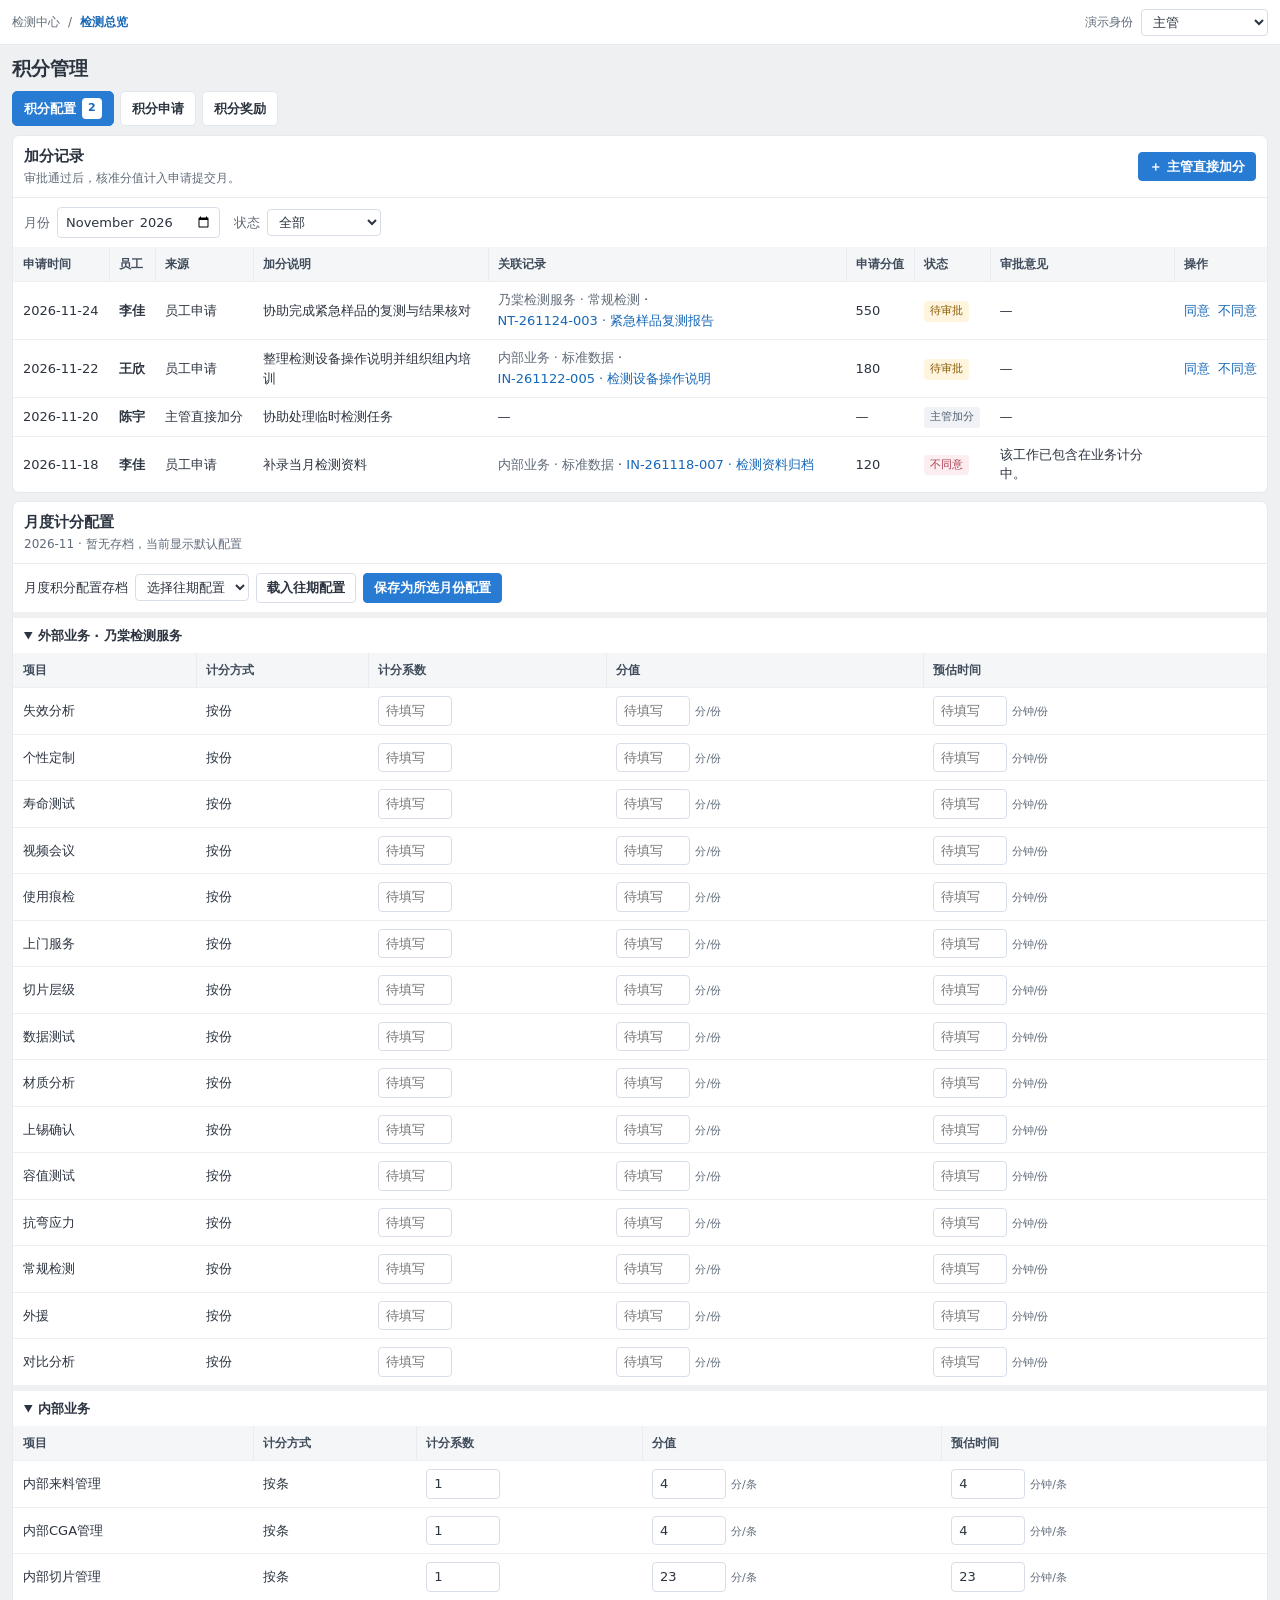
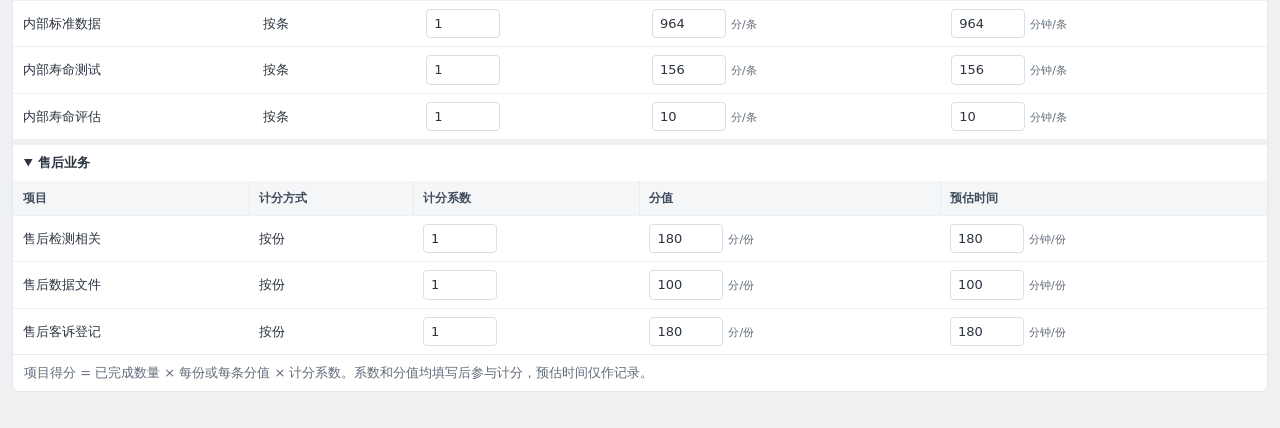
==== commit b03311b7: "Update points management prototype" ====
--- a/site/prototypes/points/index.html
+++ b/site/prototypes/points/index.html
@@ -5,44 +5,157 @@
 <meta name="viewport" content="width=device-width, initial-scale=1">
 <title>积分管理 · 检测总览</title>
 <style>
-:root{font-family:"Microsoft YaHei UI","PingFang SC",system-ui,sans-serif;color:#22263a;background:#f6f7fb;font-size:14px;--ink:#22263a;--muted:#626b81;--line:#e7e9f2;--purple:#5045b2;--pale:#eeecfc;--green:#15734e;--red:#aa3d51}
-*{box-sizing:border-box}body{margin:0}button,input,select,textarea{font:inherit}button{cursor:pointer}button:focus-visible,input:focus-visible,select:focus-visible,textarea:focus-visible{outline:2px solid #7566d3;outline-offset:2px}
-.top{background:#262342;color:#fff}.top-inner,.container{width:min(1216px,calc(100% - 48px));margin:auto}.top-inner{min-height:66px;display:flex;justify-content:space-between;align-items:center;gap:16px}.brand,.identity{display:flex;align-items:center;gap:12px}.brand-mark{display:grid;place-items:center;border-radius:10px;width:32px;height:32px;background:#7666d6;font-weight:700}.identity label{color:#dedaf4}.identity select{color:#fff;background:#383356;border:1px solid #686185}.identity option{color:var(--ink);background:white}
-.container{padding:27px 0 55px}.crumb{font-size:13px;color:var(--muted)}.intro{display:flex;align-items:flex-end;justify-content:space-between;gap:16px;margin:16px 0 21px}.intro h1{font-size:36px;margin:0 0 6px;letter-spacing:-.05em}.intro p,.subtitle{color:var(--muted);margin:0;line-height:1.65}
-.month{display:flex;align-items:center;gap:9px;color:var(--muted);white-space:nowrap}.tabs{display:flex;gap:22px;border-bottom:1px solid var(--line);margin-bottom:20px}.tab{background:none;border:0;border-bottom:3px solid transparent;padding:12px 4px;color:var(--muted);font-weight:600;white-space:nowrap}.tab[aria-selected=true]{border-color:var(--purple);color:var(--purple)}.pill,.tag{display:inline-block;padding:3px 8px;border-radius:5px;font-size:12px;font-weight:600;white-space:nowrap}.pill{margin-left:6px;background:var(--pale);color:var(--purple)}
-.panel{background:white;border:1px solid var(--line);border-radius:12px;margin-bottom:16px;overflow:hidden}.section-head,.toolbar{display:flex;align-items:center;justify-content:space-between;gap:12px;flex-wrap:wrap;padding:16px 20px}.section-head h2{font-size:18px;margin:0 0 4px}.toolbar{border-top:1px solid var(--line);justify-content:flex-start}.controls{display:flex;gap:8px;align-items:center;flex-wrap:wrap}.request-filters{gap:16px 22px}.request-filters input,.request-filters select{min-width:140px}#header-month:empty{display:none}
-.scroll{overflow-x:auto}table{width:100%;border-collapse:collapse;text-align:left}th,td{padding:12px 15px;border-bottom:1px solid var(--line);vertical-align:middle}th:first-child,td:first-child{padding-left:20px}th:last-child,td:last-child{padding-right:20px}th{font-size:12px;color:#535c73;background:#f7f8fc;white-space:nowrap}tbody tr:last-child td{border-bottom:0}tbody tr:hover{background:#fafaff}.numeric{font-variant-numeric:tabular-nums;white-space:nowrap}.strong{font-weight:700}.muted{color:var(--muted)}.nowrap{white-space:nowrap}.reason{min-width:125px;max-width:370px;overflow-wrap:anywhere}.empty{text-align:center;padding:30px;color:var(--muted)}
-input,select,textarea{border:1px solid #d8dbe8;border-radius:6px;background:white;color:var(--ink);padding:8px 9px;min-width:0}.config-field{width:90px}.unit{font-size:12px;margin-left:5px;color:var(--muted)}.btn{border:1px solid #d8dbe8;background:white;color:var(--ink);padding:8px 12px;border-radius:7px;font-weight:600;white-space:nowrap}.primary{background:var(--purple);color:white;border-color:var(--purple)}.link{background:none;border:0;padding:3px 0;color:var(--purple);font-weight:600;white-space:nowrap}.link:hover{text-decoration:underline}.actions{display:flex;gap:12px;align-items:center}.tag.pending{background:#fff2d6;color:#885808}.tag.approved{background:#e4f6ed;color:var(--green)}.tag.rejected{background:#fbe9ec;color:var(--red)}.tag.direct,.tag.none{background:#eff1f7;color:#59647b}.points{color:var(--green)}.money{color:var(--purple)}
-.rule-note{margin:0;padding:13px 20px;border-top:1px solid var(--line);background:#faf9ff;color:#514779;line-height:1.65}.footnote{margin:0;padding:13px 20px;color:var(--muted);line-height:1.7}
-details summary{cursor:pointer}.config details summary{padding:14px 20px;font-size:15px;font-weight:600}.config details:not(:last-child){border-bottom:1px solid var(--line)}
-dialog{border:1px solid var(--line);border-radius:13px;color:var(--ink);width:min(560px,calc(100% - 30px));padding:0;max-height:calc(100dvh - 30px);box-shadow:0 20px 70px #21194a30}dialog.wide{width:min(820px,calc(100% - 30px))}dialog::backdrop{background:#23213b70}.modal-head,.modal-foot{display:flex;justify-content:space-between;align-items:center;gap:12px;padding:15px 20px}.modal-head{border-bottom:1px solid var(--line)}.modal-head h2{font-size:19px;margin:0}.modal-body{padding:18px 20px}.modal-foot{justify-content:flex-end;border-top:1px solid var(--line)}.close{font-size:19px;line-height:1;background:none;border:0;color:var(--muted)}.field{display:grid;gap:6px;margin-bottom:13px}.field span{font-weight:600}.field textarea{resize:vertical;min-height:75px}.pair{display:grid;grid-template-columns:1fr 1fr;gap:12px}.facts{display:grid;grid-template-columns:max-content 1fr;gap:9px 15px;margin:0 0 16px}.facts dt{color:var(--muted)}.facts dd{margin:0;overflow-wrap:anywhere}.notification{position:fixed;right:20px;bottom:20px;background:#282443;color:white;padding:11px 16px;border-radius:8px;box-shadow:0 4px 18px #27234240;z-index:3}
-@media(max-width:640px){.top-inner,.container{width:calc(100% - 24px)}.top-inner{flex-wrap:wrap;padding:9px 0;gap:8px}.identity{gap:7px}.container{padding-top:17px}.intro{align-items:flex-start;flex-direction:column;margin:12px 0}.intro h1{font-size:30px}.tabs{gap:15px}.section-head,.toolbar{padding:13px}.pair{grid-template-columns:1fr}}
-.record-field{margin-bottom:15px}.record-field h3{font-size:14px;margin:0 0 8px}
-.record-chips{display:flex;flex-wrap:wrap;gap:7px}.record-chip{background:#f4f7fb;border:1px solid #dce5f1;border-radius:6px;padding:6px 9px;color:#435471;text-align:left}
-.record-chip strong{color:#215fa5;white-space:nowrap;margin-left:5px}.record-chip:hover,.record-chip.linked{background:var(--pale);border-color:#c9bff2;color:var(--purple)}
-.record-summary{margin:9px 0 0;line-height:1.6}.record-error{color:var(--red);margin:6px 0 0}
-.reason .link,.facts .link{white-space:normal;text-align:left}
-.approval-note{min-width:7em;max-width:20em;white-space:pre-wrap;overflow-wrap:anywhere}
-#record-picker{width:min(1080px,calc(100% - 30px))}#record-picker::backdrop{background:#23213b45}
-#record-picker .modal-body{padding-top:12px}#record-picker .subtitle{margin-bottom:10px}
-.picker-table{border:1px solid var(--line);border-radius:7px;max-height:55dvh}
-.picker-table table{min-width:870px}.picker-table th,.picker-table td{padding:10px;white-space:nowrap}
-.picker-table th{position:sticky;top:0;z-index:1}.picker-table td{border-right:1px solid var(--line)}
-.picker-table th:last-child,.picker-table td:last-child{position:sticky;right:0;border-left:1px solid var(--line)}
-.picker-table th:last-child{z-index:2}.picker-table td:last-child{background:white}.picker-table tr[data-record]{cursor:pointer}
-.picker-table tr[data-record]:hover td,.picker-table tr[data-record]:focus-within td,.picker-table tr.linked td{background:#fff6dc}
-.reward-note{margin-top:14px;padding:12px 14px;background:#f6f5fc;border:1px solid var(--line);border-radius:8px;font-size:12px}
-.reward-note h3{margin:0 0 5px;font-size:inherit;color:var(--ink)}
+:root {
+  font: 13px/1.5 "Microsoft YaHei UI", "PingFang SC", system-ui, sans-serif;
+  color: #2c3440;
+  background: #eef0f2;
+  --ink: #2c3440;
+  --muted: #606b79;
+  --line: #e7eaef;
+  --control-border: #d8dee7;
+  --table-head: #f4f6f8;
+  --blue: #287bd3;
+  --blue-text: #1768b7;
+  --blue-light: #edf6ff;
+  --green: #15734e;
+  --red: #aa3d51;
+}
+* { box-sizing: border-box; }
+body { margin: 0; }
+button, input, select, textarea { font: inherit; }
+button { cursor: pointer; }
+button:disabled { opacity: .55; cursor: default; }
+:is(button, input, select, textarea):focus-visible { outline: 2px solid var(--blue); outline-offset: 2px; }
+
+.top { background: #fff; border-bottom: 1px solid var(--line); }
+.top-inner, .container { width: calc(100% - 24px); margin-inline: auto; }
+.top-inner { min-height: 44px; display: flex; justify-content: space-between; align-items: center; gap: 8px 16px; flex-wrap: wrap; }
+.brand, .identity { display: flex; align-items: center; gap: 8px; }
+.brand { color: var(--muted); font-size: 12px; }
+.brand strong { color: var(--blue-text); }
+.identity label { color: var(--muted); font-size: 12px; white-space: nowrap; }
+.identity select { max-width: 100%; }
+.container { padding: 8px 0 28px; }
+.intro { display: flex; align-items: center; justify-content: space-between; flex-wrap: wrap; gap: 8px 16px; margin-bottom: 8px; }
+.intro h1 { font-size: 19px; margin: 0; line-height: 1.6; }
+.subtitle { color: var(--muted); margin: 0; line-height: 1.55; }
+.month { display: flex; align-items: center; gap: 7px; color: var(--muted); white-space: nowrap; }
+.tabs { display: flex; flex-wrap: wrap; gap: 6px; margin-bottom: 9px; }
+.tab { display: inline-flex; align-items: center; gap: 6px; background: #fff; border: 1px solid #e3e8ef; border-radius: 5px; padding: 6px 11px; color: var(--ink); font-weight: 600; white-space: nowrap; }
+.tab:hover { border-color: #b8d6f4; color: var(--blue-text); }
+.tab[aria-selected=true] { background: var(--blue); border-color: var(--blue); color: #fff; }
+.pill, .tag { display: inline-block; padding: 2px 6px; border-radius: 4px; font-size: 11px; white-space: nowrap; }
+.pill { background: var(--blue-light); color: var(--blue-text); }
+.tab[aria-selected=true] .pill { background: #fff; }
+
+.panel { background: #fff; border: 1px solid #e6e9ed; border-radius: 7px; margin-bottom: 8px; overflow: hidden; }
+.section-head, .toolbar { display: flex; align-items: center; justify-content: space-between; gap: 8px 12px; flex-wrap: wrap; padding: 9px 11px; }
+.section-head h2 { font-size: 15px; margin: 0; }
+.section-head .subtitle { font-size: 12px; margin-top: 2px; }
+.toolbar { border-top: 1px solid var(--line); justify-content: flex-start; }
+.controls { display: flex; gap: 7px; align-items: center; flex-wrap: wrap; }
+.request-filters { gap: 8px 14px; }
+.request-filters input, .request-filters select { min-width: 114px; }
+#header-month:empty { display: none; }
+#header-month { padding: 4px 8px; background: #fff; border: 1px solid var(--line); border-radius: 6px; }
+.scroll { overflow-x: auto; }
+table { width: 100%; border-collapse: collapse; text-align: left; }
+th, td { padding: 8px 10px; border-bottom: 1px solid #edf0f3; vertical-align: middle; line-height: 1.5; }
+th { font-size: 12px; font-weight: 600; color: #414d5c; background: var(--table-head); white-space: nowrap; }
+th + th { box-shadow: inset 1px 0 #e8ebef; }
+tbody tr:last-child td { border-bottom: 0; }
+tbody tr:hover { background: #f5faff; }
+.numeric { font-variant-numeric: tabular-nums; white-space: nowrap; }
+.strong { font-weight: 600; }
+.muted { color: var(--muted); }
+.nowrap { white-space: nowrap; }
+.reason { min-width: 112px; max-width: 370px; overflow-wrap: anywhere; }
+.approval-note { min-width: 7em; max-width: 20em; white-space: pre-wrap; overflow-wrap: anywhere; }
+.empty { text-align: center; padding: 24px 10px; color: var(--muted); }
+
+input, select, textarea, .btn { border: 1px solid var(--control-border); border-radius: 4px; background: #fff; color: var(--ink); }
+input, select, textarea { padding: 4px 7px; min-width: 0; }
+.config-field { width: 74px; }
+.unit { font-size: 11px; margin-left: 5px; color: var(--muted); white-space: nowrap; }
+.btn { padding: 4px 10px; font-weight: 600; white-space: nowrap; }
+.btn:hover:not(:disabled) { border-color: #a9cdf0; color: var(--blue-text); }
+.primary, .primary:hover:not(:disabled) { background: var(--blue); border-color: var(--blue); color: #fff; }
+.primary:hover:not(:disabled) { background: var(--blue-text); border-color: var(--blue-text); }
+.link { background: none; border: 0; padding: 1px 0; color: var(--blue-text); white-space: nowrap; }
+.link:hover { text-decoration: underline; }
+.reason .link, .facts .link { white-space: normal; text-align: left; }
+.actions { display: flex; align-items: center; gap: 8px; }
+.tag.pending { background: #fff4de; color: #865800; }
+.tag.approved { background: #eaf7ef; color: var(--green); }
+.tag.rejected { background: #fceef0; color: var(--red); }
+.tag.direct, .tag.none { background: #f0f2f5; color: #526172; }
+.points { color: var(--green); }
+.money { color: var(--blue-text); }
+.rule-note, .footnote { margin: 0; padding: 8px 11px; border-top: 1px solid var(--line); color: var(--muted); line-height: 1.55; }
+.rule-note { background: #f4f8fd; }
+details summary { cursor: pointer; }
+.config details { border-top: 6px solid #eef0f2; }
+.config details summary { padding: 8px 11px; font-size: 13px; font-weight: 600; }
+
+dialog { border: 1px solid var(--line); border-radius: 7px; color: var(--ink); width: min(560px, calc(100% - 24px)); padding: 0; max-height: calc(100dvh - 24px); box-shadow: 0 14px 40px #29384932; }
+dialog.wide { width: min(820px, calc(100% - 24px)); }
+dialog::backdrop { background: #2533455c; }
+.modal-head, .modal-foot { display: flex; justify-content: space-between; align-items: center; gap: 8px; padding: 10px 14px; }
+.modal-head { border-bottom: 1px solid var(--line); }
+.modal-head h2 { font-size: 16px; margin: 0; }
+.modal-body { padding: 12px 14px; }
+.modal-foot { justify-content: flex-end; border-top: 1px solid var(--line); }
+.close { font-size: 18px; line-height: 1; background: none; border: 0; color: var(--muted); }
+.field { display: grid; gap: 4px; margin-bottom: 10px; }
+.field span { font-weight: 600; }
+.field textarea { resize: vertical; min-height: 68px; }
+.pair { display: grid; grid-template-columns: 1fr 1fr; gap: 8px; }
+.facts { display: grid; grid-template-columns: max-content 1fr; gap: 5px 12px; margin: 0 0 12px; }
+.facts dt { color: var(--muted); }
+.facts dd { margin: 0; overflow-wrap: anywhere; }
+.notification { position: fixed; right: 12px; bottom: 12px; background: #33475c; color: white; padding: 8px 12px; border-radius: 5px; z-index: 3; }
+
+.record-field { margin-bottom: 11px; }
+.record-field h3 { font-size: 13px; margin: 0 0 5px; }
+.record-chips { display: flex; flex-wrap: wrap; gap: 5px; }
+.record-chip { background: #f5f8fc; border: 1px solid #dce6f2; border-radius: 4px; padding: 4px 7px; color: #435471; text-align: left; }
+.record-chip strong { color: var(--blue-text); white-space: nowrap; margin-left: 5px; }
+.record-chip:hover, .record-chip.linked { background: var(--blue-light); border-color: #a9cdf0; color: var(--blue-text); }
+.record-summary { margin: 6px 0 0; }
+.selected-records { margin: 4px 0 0; padding-left: 18px; overflow-wrap: anywhere; }
+.selected-records .link { margin-left: 6px; }
+#record-picker { width: min(1080px, calc(100% - 24px)); }
+#record-picker::backdrop { background: #25334538; }
+#record-picker .subtitle { margin-bottom: 8px; }
+.picker-table { border: 1px solid var(--line); border-radius: 4px; max-height: 55dvh; }
+.picker-table table { min-width: 870px; }
+.picker-table th, .picker-table td { white-space: nowrap; }
+.picker-table th { position: sticky; top: 0; z-index: 1; }
+.picker-table td { border-right: 1px solid var(--line); }
+.picker-table th:last-child, .picker-table td:last-child { position: sticky; right: 0; border-left: 1px solid var(--line); }
+.picker-table th:last-child { z-index: 2; }
+.picker-table td:last-child { background: #fff; }
+.picker-table tr[data-record] { cursor: pointer; }
+.picker-table tr[data-record]:hover td, .picker-table tr[data-record]:focus-within td, .picker-table tr.linked td { background: var(--blue-light); }
+.reward-note { margin-top: 10px; padding: 8px 10px; background: #f4f8fd; border: 1px solid #e4edf7; border-radius: 4px; font-size: 12px; }
+.reward-note h3 { margin: 0 0 4px; font-size: inherit; color: var(--ink); }
+
+@media (max-width: 640px) {
+  .top-inner, .container { width: calc(100% - 16px); }
+  .top-inner { padding-block: 5px; }
+  .section-head, .toolbar { padding-inline: 8px; }
+  .tabs { gap: 5px; }
+  .pair { grid-template-columns: 1fr; }
+}
 </style>
 </head>
 <body>
 <header class="top"><div class="top-inner">
-  <div class="brand"><span class="brand-mark" aria-hidden="true">检</span><strong>检测中心</strong></div>
+  <div class="brand"><span>检测中心</span><span aria-hidden="true">/</span><strong>检测总览</strong></div>
   <div class="identity"><label for="role">演示身份</label><select id="role"></select></div>
 </div></header>
 <main class="container">
-  <div class="crumb">检测中心 / 检测总览</div>
-  <div class="intro"><div><h1>积分管理</h1><p>按月配置计分规则、处理加分申请、查看排名奖励。</p></div>
+  <div class="intro"><h1>积分管理</h1>
     <div id="header-month"></div>
   </div>
   <nav id="tabs" class="tabs" role="tablist" aria-label="积分管理"></nav>
@@ -53,7 +166,7 @@
   <form method="dialog">
     <div class="modal-head"><h2 id="picker-title"></h2><button class="close" aria-label="关闭记录选择">×</button></div>
     <div id="picker-body" class="modal-body"></div>
-    <div class="modal-foot"><button id="picker-return" class="btn">返回申请</button></div>
+    <div class="modal-foot"><button id="picker-return" class="btn">返回申请</button><button id="picker-confirm" type="button" class="btn primary" hidden>确认选择</button></div>
   </form>
 </dialog>
 <div id="notice" class="notification" role="status" hidden></div>
@@ -172,7 +285,11 @@
 const idFor = prefix=>prefix+'-'+Date.now()+'-'+Math.random().toString(36).slice(2,6);
 const validPoints = value=>Number.isSafeInteger(value)&&value>0;
 const completedRecords = person=>businessRecords.filter(record=>record.person===person&&record.completed);
-const recordFor = request=>completedRecords(request.person).find(record=>record.id===request.recordId);
+function associatedRecords(row) {
+  const available=completedRecords(row.person);
+  const ids=row.recordIds??(row.recordId?[row.recordId]:[]);
+  return ids.map(id=>available.find(record=>record.id===id)).filter(Boolean);
+}
 const recordLabel = record=>`${record.id} · ${record.title}`;
 const projectLabel = record=>`${record.module} · ${record.project}`;
 const recordLink = record=>action(e(recordLabel(record)),'linked-record',record.id,'aria-haspopup="dialog" aria-controls="record-picker"');
@@ -211,12 +328,10 @@
   return result.map((row,index)=>({...row,place:index+1,tier:tierFor(row.total,result[0].total,index+1)}));
 }
 function linkedModule(row) {
-  const record=recordFor(row);
-  return record?`<div class="muted">${e(projectLabel(record))}</div>${recordLink(record)}`:'';
+  return associatedRecords(row).map(record=>`<div><span class="muted">${e(projectLabel(record))}</span> · ${recordLink(record)}</div>`).join('');
 }
 function configView() {
   const applications=rowsIn(data.requests,'submitted');
-  const pending=applications.filter(x=>x.status==='pending').length;
   const records=[
     ...applications.map(x=>({...x,source:'员工申请',date:x.submitted})),
     ...rowsIn(data.direct,'date').map(x=>({...x,source:'主管直接加分',status:'direct'}))
@@ -238,8 +353,8 @@
     });
     return `<details open><summary>${group.title}</summary>${tbl(['项目','计分方式','计分系数','分值','预估时间'],configRows)}</details>`;
   });
-  const statusOptions=[['all','全部'],['pending',`待审批（${pending}）`],...requestFilters.slice(2),['direct',statuses.direct]];
-  return `<section class="panel">${heading('主管自主加分','审批通过后，核准分值计入申请提交月。',button('＋ 主管直接加分','direct'))}
+  const statusOptions=[...requestFilters,['direct',statuses.direct]];
+  return `<section class="panel">${heading('加分记录','审批通过后，核准分值计入申请提交月。',button('＋ 主管直接加分','direct'))}
     ${filterBar('queue-status',statusOptions)}
     ${tbl(['申请时间','员工','来源','加分说明','关联记录','申请分值','状态','审批意见','操作'],items)}</section>
     <section class="panel config">${heading('月度计分配置',`${e(month)} · ${configStatus}`)}
@@ -261,7 +376,7 @@
   const active=leader>=rewardStart;
   const reason = row=>row.place>4?'未入围':row.total<=6000?'积分不足':!active?'未启动':'未达标';
   return `<section class="panel">${heading('月度人员积分排行','同分时先比较业务积分，仍相同则按固定人员顺序。',`<button type="button" class="btn" data-action="rules">奖励规则</button>`)}
-    ${tbl(['排名','检测人员','总积分','奖励档位','核算奖金','操作'],rank.map(row=>`<tr>
+    ${tbl(['排名','检测人员','总积分','奖励档位','奖金','操作'],rank.map(row=>`<tr>
     <td class="numeric strong">${row.place}</td><td class="strong nowrap">${row.name}${role===row.id?' <span class="muted">（我）</span>':''}</td>
     <td class="numeric strong">${num(row.total)}</td><td class="nowrap">${row.tier?.name??'—'}</td>
     <td>${row.tier?`<span class="strong money nowrap">¥${num(row.tier.amount)}</span>`:`<span class="tag none">${reason(row)}</span>`}</td>
@@ -308,13 +423,9 @@
 const pointsField=(label,value='')=>field(label,`<input name="points" type="number" min="1" max="${Number.MAX_SAFE_INTEGER}" step="1" required value="${value}">`);
 const noteField=(label,required=false)=>field(label,`<textarea name="note" maxlength="300" ${required?'required':''}></textarea>`);
 const facts=entries=>`<dl class="facts">${entries.map(([label,value])=>`<dt>${label}</dt><dd>${value}</dd>`).join('')}</dl>`;
-function associationFacts(row) {
-  const record=recordFor(row);
-  return [['关联模块',record?e(projectLabel(record)):'—'],['关联记录',record?recordLink(record):'—']];
-}
 function requestFacts(row) {
   return facts([['申请人',personName(row.person)],['提交日期',row.submitted],['积分归属月',monthOf(row.submitted)],
-    ...associationFacts(row),
+    ['关联记录',linkedModule(row)||'—'],
     ['申请分值',num(row.asked)],['申请说明',e(row.reason)],['审批状态',badge(row.status)],
     ...(row.reviewed?[['审批日期',row.reviewed],['审批人',e(row.reviewer)],['核准入账分值',row.points?num(row.points):'—'],['审批意见',e(row.note||'—')]]:[])]);
 }
@@ -329,35 +440,47 @@
   }
   return raw.trim();
 }
-function pickBusinessRecord(records,selectedId,onSelect,returnLabel='返回申请') {
-  const picker=$('record-picker'),body=$('picker-body');
+function pickBusinessRecord(records,selectedIds=[],onSelect,multiple=false) {
+  const picker=$('record-picker'),body=$('picker-body'),confirm=$('picker-confirm');
   $('picker-title').textContent=projectLabel(records[0]);
-  $('picker-return').textContent=onSelect?returnLabel:'关闭';
+  $('picker-return').textContent=onSelect?(multiple?'取消':'返回加分'):'关闭';
+  confirm.hidden=!multiple;
   const rows=records.map(record=>{
-    const selected=record.id===selectedId;
+    const selected=selectedIds.includes(record.id);
     const columns=[record.order,record.customer,record.title,record.id,personName(record.person),record.samples,record.model,record.completed];
+    const control=multiple?
+      `<input type="checkbox" value="${e(record.id)}" aria-label="${e(recordLabel(record))}" ${selected?'checked':''}>`:
+      `<button type="button" class="link" aria-label="${e((selected?'当前关联：':'关联记录：')+recordLabel(record))}">${selected?'已关联':'选择'}</button>`;
     return `<tr ${onSelect?`data-record="${e(record.id)}"`:''} class="${selected?'linked':''}">${columns.map(value=>`<td>${e(value??'—')}</td>`).join('')}
-      ${onSelect?`<td><button type="button" class="link" aria-label="${e((selected?'当前关联：':'关联记录：')+recordLabel(record))}">${selected?'已关联':'选择'}</button></td>`:''}</tr>`;
+      ${onSelect?`<td>${control}</td>`:''}</tr>`;
   });
   const headers=['订单编码','客户名称','报告 / 记录名称','报告 / 记录编号','负责人','样品数量','型号','完成日期'];
-  body.innerHTML=(onSelect?'<p class="subtitle">选择一条该人员已完成的业务记录。</p>':'')+
-    tbl(onSelect?[...headers,'操作']:headers,rows);
+  const hint=multiple?'勾选需要关联的记录，然后确认选择。':'选择一条该人员已完成的业务记录。';
+  body.innerHTML=(onSelect?`<p class="subtitle">${hint}</p>`:'')+
+    tbl(onSelect?[...headers,multiple?'勾选':'操作']:headers,rows);
   const scroll=body.querySelector('.scroll');
   scroll.classList.add('picker-table');
   scroll.tabIndex=0;
   scroll.setAttribute('aria-label','已完成业务记录');
-  body.onclick=onSelect?event=>{
+  body.onclick=onSelect&&!multiple?event=>{
     const row=event.target.closest('[data-record]');
     if(!row) return;
-    const record=records.find(item=>item.id===row.dataset.record);
-    onSelect(record);
+    onSelect([row.dataset.record]);
+    picker.close();
+  }:null;
+  body.onchange=multiple?event=>{
+    event.target.closest('[data-record]').classList.toggle('linked',event.target.checked);
+  }:null;
+  confirm.onclick=multiple?()=>{
+    onSelect([...body.querySelectorAll('input:checked')].map(input=>input.value));
     picker.close();
   }:null;
   picker.showModal();
 }
-function setupAssociation(person,required) {
+function setupAssociation(person,multiple=false) {
   const groups=new Map();
-  for(const record of completedRecords(person)) {
+  const records=completedRecords(person);
+  for(const record of records) {
     const label=projectLabel(record);
     if(!groups.has(label)) groups.set(label,[]);
     groups.get(label).push(record);
@@ -366,32 +489,47 @@
     const unit=records[0].module==='内部业务'?'条':'份';
     return `<button type="button" class="record-chip" aria-haspopup="dialog" aria-controls="record-picker" data-project="${e(label)}">${e(label)}<strong>${records.length} ${unit}</strong></button>`;
   }).join('');
-  let selectedId;
+  const selectedIds=new Set();
   const section=$('association-field');
-  const hint=chips?'点击业务标签选择一条记录。':person?'暂无可关联的已完成业务。':'请先选择检测人员。';
-  section.innerHTML=`<h3 id="association-title">关联业务${required?'':'（选填）'}</h3><div class="record-chips">${chips}</div>
+  const hint=chips?(multiple?'点击业务标签，可选择一条或多条记录。':'点击业务标签选择一条记录。'):person?'暂无可关联的已完成业务。':'请先选择检测人员。';
+  section.innerHTML=`<h3 id="association-title">关联业务（选填）</h3><div class="record-chips">${chips}</div>
     <p class="record-summary muted" id="record-summary" aria-live="polite">${hint}</p>
-    <button type="button" class="link" id="clear-association" hidden>取消关联</button>
-    <p class="record-error" id="record-error" role="alert" hidden>请选择一条已完成的业务记录。</p>`;
+    <ul class="selected-records" id="selected-records" hidden></ul>
+    <button type="button" class="link" id="clear-association" hidden>清空关联</button>`;
   const clear=$('clear-association');
   const summary=$('record-summary');
+  const list=$('selected-records');
+  const projectChips=section.querySelectorAll('.record-chip');
+  function updateSelection() {
+    const selected=records.filter(record=>selectedIds.has(record.id));
+    summary.textContent=selected.length?`已关联 ${selected.length} 条记录`:hint;
+    list.innerHTML=selected.map(record=>`<li>${e(projectLabel(record))} · ${e(recordLabel(record))}
+      <button type="button" class="link" data-remove-record="${e(record.id)}" aria-label="${e('移除 '+recordLabel(record))}">移除</button></li>`).join('');
+    list.hidden=clear.hidden=!selected.length;
+    projectChips.forEach(chip=>chip.classList.toggle('linked',groups.get(chip.dataset.project).some(record=>selectedIds.has(record.id))));
+  }
   clear.addEventListener('click',()=>{
-    selectedId=undefined;
-    section.querySelector('.record-chip.linked')?.classList.remove('linked');
-    summary.textContent=hint;
-    clear.hidden=true;
+    selectedIds.clear();
+    updateSelection();
+    projectChips[0]?.focus();
   });
-  section.querySelectorAll('.record-chip').forEach(chip=>chip.addEventListener('click',()=>{
-    pickBusinessRecord(groups.get(chip.dataset.project),selectedId,record=>{
-      selectedId=record.id;
-      section.querySelector('.record-chip.linked')?.classList.remove('linked');
-      chip.classList.add('linked');
-      summary.textContent=`已关联 ${projectLabel(record)} · ${recordLabel(record)}`;
-      clear.hidden=required;
-      $('record-error').hidden=true;
-    },required?'返回申请':'返回加分');
+  list.addEventListener('click',event=>{
+    const button=event.target.closest('[data-remove-record]');
+    if(!button) return;
+    selectedIds.delete(button.dataset.removeRecord);
+    updateSelection();
+    (list.querySelector('button')??projectChips[0])?.focus();
+  });
+  projectChips.forEach(chip=>chip.addEventListener('click',()=>{
+    const recordsInProject=groups.get(chip.dataset.project);
+    pickBusinessRecord(recordsInProject,[...selectedIds],ids=>{
+      if(multiple) recordsInProject.forEach(record=>selectedIds.delete(record.id));
+      else selectedIds.clear();
+      ids.forEach(id=>selectedIds.add(id));
+      updateSelection();
+    },multiple);
   }));
-  return ()=>selectedId;
+  return ()=>[...selectedIds];
 }
 const associationField='<section id="association-field" class="record-field" aria-labelledby="association-title"></section>';
 function newApplication() {
@@ -399,21 +537,16 @@
   openDialog('新建积分申请',facts([['申请人',personName(role)],['提交日期',demoToday],['积分归属月',monthNow]])+
     associationField+
     pointsField('分值')+
-    field('申请说明','<textarea name="note" maxlength="300" required placeholder="说明这条记录中申请加分的具体原因"></textarea>'),'提交申请',form=>{
+    field('申请说明','<textarea name="note" maxlength="300" required placeholder="请填写申请加分的具体原因"></textarea>'),'提交申请',form=>{
       const reason=validateNote(form,true),asked=Number(form.get('points'));
       if(reason===null||!validPoints(asked)||!staff()) return false;
-      const record=recordFor({person:role,recordId:getRecordId()});
-      if(!record) {
-        $('record-error').hidden=false;
-        $('dialog-form').querySelector('.record-chip')?.focus();
-        return false;
-      }
-      data.requests.unshift({id:idFor('A'),person:role,recordId:record.id,asked,reason,submitted:demoToday,status:'pending'});
+      const recordIds=getRecordIds();
+      if(associatedRecords({person:role,recordIds}).length!==recordIds.length) return false;
+      data.requests.unshift({id:idFor('A'),person:role,recordIds,asked,reason,submitted:demoToday,status:'pending'});
       month=monthNow;myFilter='all';
       notify('申请已提交，等待主管审批');
     });
-  const getRecordId=setupAssociation(role,true);
-  if(!$('association-field').querySelector('.record-chip')) $('dialog-form').querySelector('[type="submit"]').disabled=true;
+  const getRecordIds=setupAssociation(role,true);
 }
 function review(id,approve) {
   const row=data.requests.find(x=>x.id===id);
@@ -434,16 +567,16 @@
     `<div class="pair">${pointsField('加分值（分）')}${field('加分时间',`<input name="date" type="date" required value="${month===monthNow?demoToday:month+'-01'}">`)}</div>`+
     noteField('加分说明',true),'确认加分',form=>{
       const reason=validateNote(form,true),points=Number(form.get('points')),date=form.get('date');
-      const person=form.get('person'),recordId=getRecordId();
+      const person=form.get('person'),[recordId]=getRecordIds();
       if(staff()||reason===null||!validPoints(points)||!date||!people.some(item=>item.id===person)) return false;
-      if(recordId&&!recordFor({person,recordId})) return false;
+      if(recordId&&!associatedRecords({person,recordId}).length) return false;
       data.direct.unshift({id:idFor('D'),person,recordId,points,reason,date});
       month=monthOf(date);queueFilter='all';
       notify(`已将 ${num(points)} 分计入 ${month}`);
     });
-  let getRecordId=setupAssociation('',false);
+  let getRecordIds=setupAssociation('');
   const person=$('dialog-form').elements.person;
-  person.addEventListener('change',()=>{getRecordId=setupAssociation(person.value,false);});
+  person.addEventListener('change',()=>{getRecordIds=setupAssociation(person.value);});
 }
 function detailsFor(id) {
   const row=ranking().find(x=>x.id===id);
@@ -526,8 +659,9 @@
     case 'rules':rules();break;
     case 'score-detail':detailsFor(id);break;
     case 'linked-record':{
-      const row=[...data.requests,...data.direct].find(x=>x.recordId===id&&(!staff()||x.person===role));
-      const record=row&&recordFor(row);
+      const record=[...data.requests,...data.direct]
+        .filter(row=>!staff()||row.person===role)
+        .flatMap(associatedRecords).find(item=>item.id===id);
       if(record) pickBusinessRecord([record]);
       break;
     }
